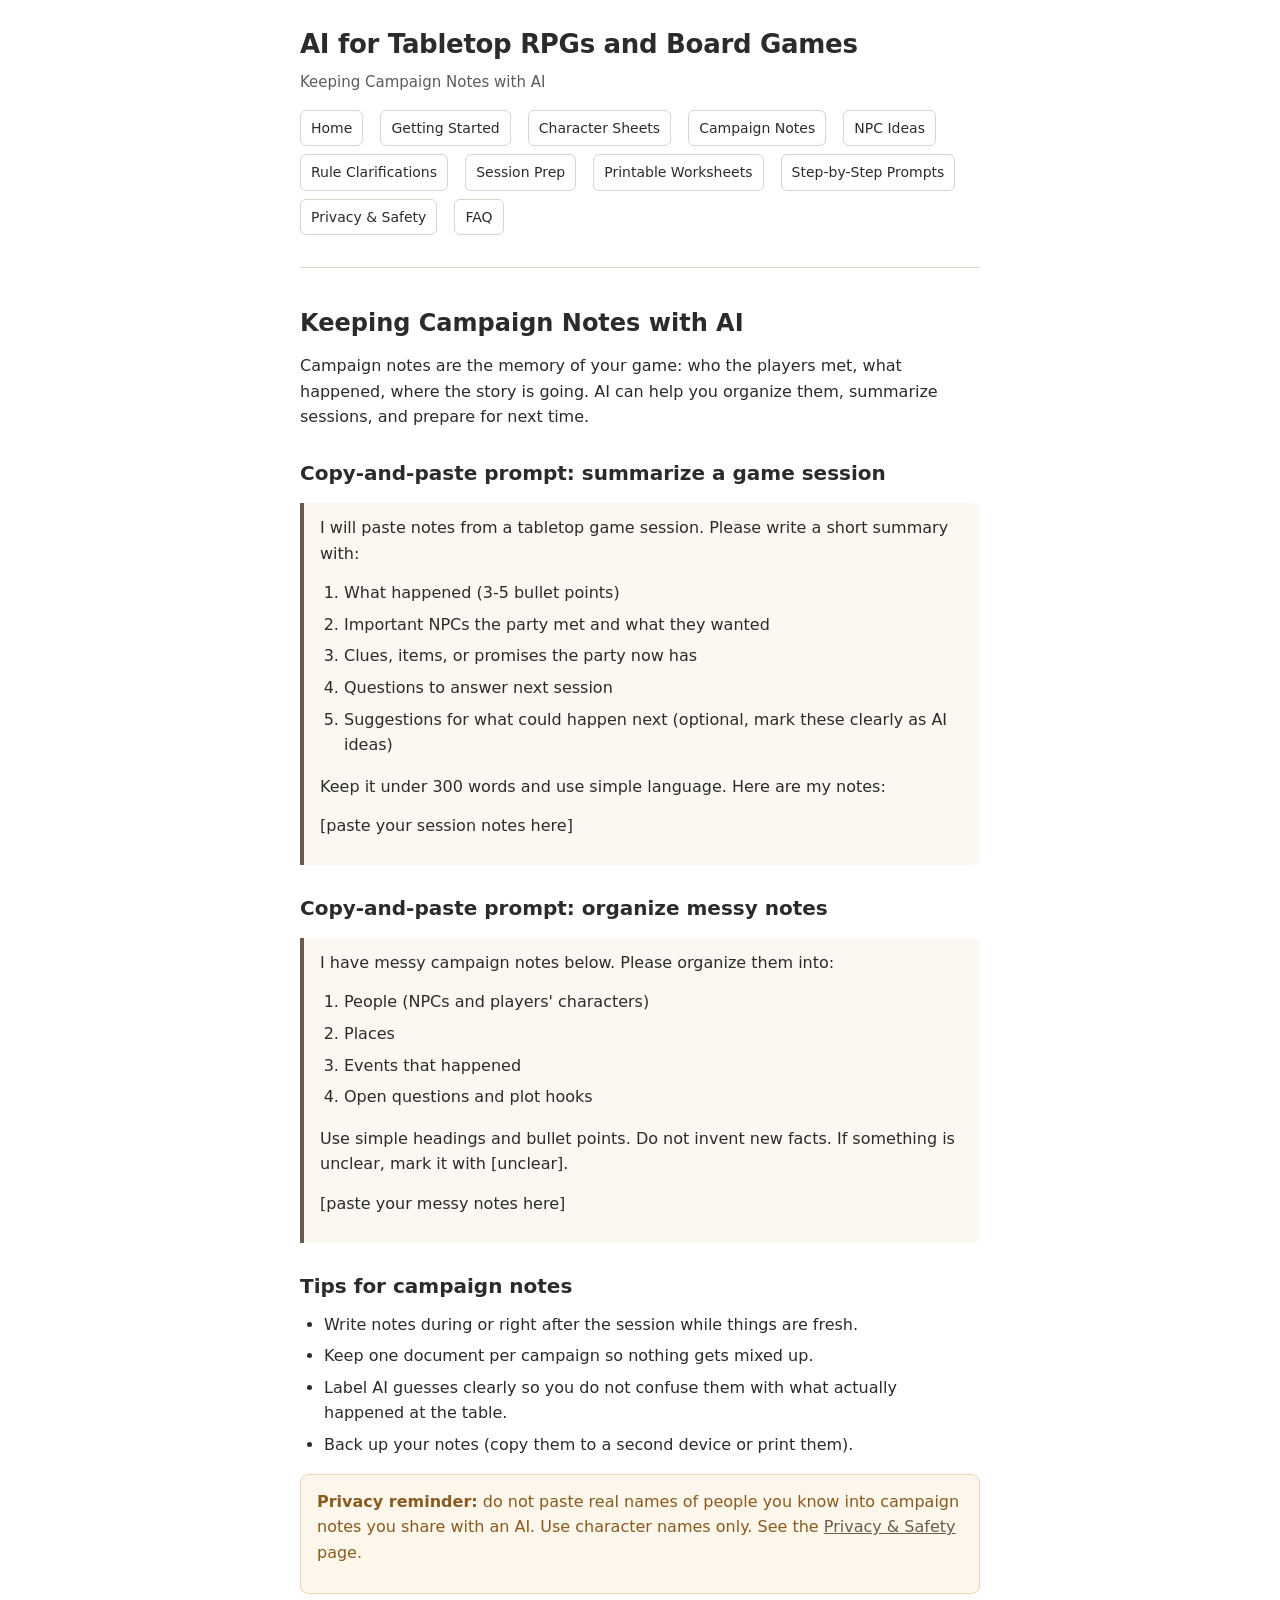
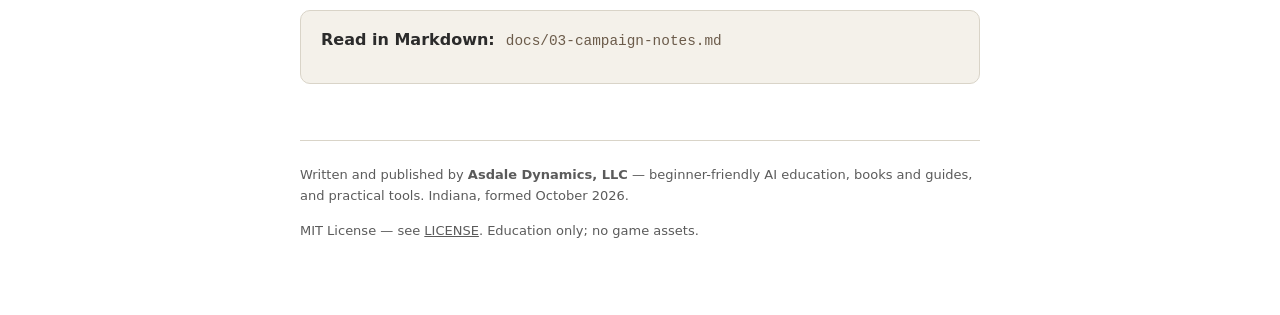
==== site/campaign-notes.html @ 0ca7163a "Initial commit: AI for tabletop RPGs and board games beginner manual" ====
<!DOCTYPE html>
<html lang="en">
<head>
<meta charset="utf-8">
<meta name="viewport" content="width=device-width, initial-scale=1">
<title>Campaign Notes with AI — Asdale Dynamics</title>
<link rel="stylesheet" href="assets/style.css">
<link rel="stylesheet" href="assets/print.css" media="print">
</head>
<body>
<a href="#content" class="skip-link">Skip to content</a>
<div class="site">
<header>
<h1 class="site-title">AI for Tabletop RPGs and Board Games</h1>
<p class="site-tagline">Keeping Campaign Notes with AI</p>
<nav>
<a href="index.html">Home</a>
<a href="getting-started.html">Getting Started</a>
<a href="character-sheets.html">Character Sheets</a>
<a href="campaign-notes.html">Campaign Notes</a>
<a href="npc-ideas.html">NPC Ideas</a>
<a href="rule-clarifications.html">Rule Clarifications</a>
<a href="session-prep.html">Session Prep</a>
<a href="printable-worksheets.html">Printable Worksheets</a>
<a href="step-by-step-prompts.html">Step-by-Step Prompts</a>
<a href="privacy-and-safety.html">Privacy &amp; Safety</a>
<a href="faq.html">FAQ</a>
</nav>
</header>

<main id="content">
<h1>Keeping Campaign Notes with AI</h1>
<p>Campaign notes are the memory of your game: who the players met, what
happened, where the story is going. AI can help you organize them, summarize
sessions, and prepare for next time.</p>

<h2>Copy-and-paste prompt: summarize a game session</h2>
<div class="prompt">
<p>I will paste notes from a tabletop game session. Please write a short summary
with:</p>
<ol>
<li>What happened (3-5 bullet points)</li>
<li>Important NPCs the party met and what they wanted</li>
<li>Clues, items, or promises the party now has</li>
<li>Questions to answer next session</li>
<li>Suggestions for what could happen next (optional, mark these clearly as AI
ideas)</li>
</ol>
<p>Keep it under 300 words and use simple language. Here are my notes:</p>
<p>[paste your session notes here]</p>
</div>

<h2>Copy-and-paste prompt: organize messy notes</h2>
<div class="prompt">
<p>I have messy campaign notes below. Please organize them into:</p>
<ol>
<li>People (NPCs and players' characters)</li>
<li>Places</li>
<li>Events that happened</li>
<li>Open questions and plot hooks</li>
</ol>
<p>Use simple headings and bullet points. Do not invent new facts. If something
is unclear, mark it with [unclear].</p>
<p>[paste your messy notes here]</p>
</div>

<h2>Tips for campaign notes</h2>
<ul>
<li>Write notes during or right after the session while things are fresh.</li>
<li>Keep one document per campaign so nothing gets mixed up.</li>
<li>Label AI guesses clearly so you do not confuse them with what actually
happened at the table.</li>
<li>Back up your notes (copy them to a second device or print them).</li>
</ul>

<div class="warn">
<p><strong>Privacy reminder:</strong> do not paste real names of people you know
into campaign notes you share with an AI. Use character names only. See the
<a href="privacy-and-safety.html">Privacy &amp; Safety</a> page.</p>
</div>

<div class="card no-print">
<p><strong>Read in Markdown:</strong> <code>docs/03-campaign-notes.md</code></p>
</div>
</main>

<footer>
<p>Written and published by <strong>Asdale Dynamics, LLC</strong> — beginner-friendly AI education,
books and guides, and practical tools. Indiana, formed October 2026.</p>
<p>MIT License — see <a href="../LICENSE">LICENSE</a>. Education only; no game assets.</p>
</footer>
</div>
</body>
</html>
---- site/assets/style.css ----
/* Asdale Dynamics — AI for Tabletop RPGs and Board Games */
/* Site styles: warm, clear, beginner-friendly */

:root {
  --ink: #2b2b2b;
  --paper: #ffffff;
  --muted: #5b5b5b;
  --soft: #f4f1ea;
  --line: #d9d4c8;
  --accent: #6b5b4a;
  --accent-hover: #4a3d30;
  --warn: #8a5a1e;
}

* { box-sizing: border-box; }
html { line-height: 1.6; }

body {
  margin: 0;
  font-family: system-ui, -apple-system, Segoe UI, Roboto, Helvetica, Arial, sans-serif;
  color: var(--ink);
  background: var(--paper);
}

a { color: var(--accent); text-decoration: underline; }
a:hover { color: var(--accent-hover); }
a:focus-visible { outline: 3px solid var(--accent); outline-offset: 2px; }

.skip-link {
  position: absolute;
  left: -9999px;
  top: auto;
  width: 1px;
  height: 1px;
  overflow: hidden;
}

.site {
  max-width: 720px;
  margin: 0 auto;
  padding: 28px 20px 60px;
}

header {
  border-bottom: 1px solid var(--line);
  padding-bottom: 24px;
  margin-bottom: 32px;
}

.site-title {
  margin: 0 0 8px 0;
  font-size: 26px;
  letter-spacing: -0.3px;
}

.site-tagline {
  margin: 0;
  font-size: 15px;
  color: var(--muted);
}

nav {
  margin-top: 16px;
}

nav a {
  display: inline-block;
  margin: 0 12px 8px 0;
  padding: 6px 10px;
  color: var(--ink);
  text-decoration: none;
  border: 1px solid var(--line);
  border-radius: 6px;
  font-size: 14px;
}

nav a:hover { background: var(--soft); border-color: var(--accent); color: var(--accent); }

h1 { font-size: 24px; margin: 40px 0 14px; line-height: 1.3; }
h2 { font-size: 20px; margin: 30px 0 12px; line-height: 1.35; }
h3 { font-size: 17px; margin: 24px 0 10px; }

p { margin: 0 0 14px; }
ul, ol { margin: 8px 0 16px; padding-left: 24px; }
li { margin: 0 0 6px; }

code {
  font-family: ui-monospace, SFMono-Regular, Menlo, Monaco, Consolas, monospace;
  font-size: 0.9em;
  background: var(--soft);
  padding: 1px 6px;
  border-radius: 4px;
  color: var(--accent);
}

pre {
  background: var(--soft);
  border: 1px solid var(--line);
  border-radius: 8px;
  padding: 14px 16px;
  margin: 16px 0;
  overflow-x: auto;
  font-size: 14px;
  line-height: 1.5;
}

.prompt {
  background: #fbf8f1;
  border-left: 4px solid var(--accent);
  padding: 12px 16px;
  margin: 16px 0;
  border-radius: 0 8px 8px 0;
}

.prompt code { background: transparent; padding: 0; color: inherit; font-size: inherit; }

.card {
  background: var(--soft);
  border: 1px solid var(--line);
  border-radius: 10px;
  padding: 16px 20px;
  margin: 16px 0;
}

.checklist { list-style: none; padding-left: 0; margin: 10px 0 16px; }
.checklist li { padding-left: 24px; text-indent: -24px; margin: 6px 0; }
.checklist li::before { content: "☐ "; color: var(--accent); }

.warn {
  background: #fdf6ea;
  border: 1px solid #e8d9b8;
  border-radius: 8px;
  padding: 14px 16px;
  margin: 16px 0;
  color: var(--warn);
}

footer {
  margin-top: 56px;
  padding-top: 24px;
  border-top: 1px solid var(--line);
  font-size: 13px;
  color: var(--muted);
}

footer a { color: var(--muted); text-decoration: underline; }

@media (max-width: 560px) {
  .site { padding: 18px 16px 48px; }
  nav a { display: block; margin: 0 0 8px; width: 100%; text-align: center; }
}
---- site/assets/print.css ----
/* Print styles for worksheets and pages */

@page {
  size: Letter;
  margin: 18mm 16mm 18mm 16mm;
}

* {
  background: transparent !important;
  color: #000 !important;
  box-shadow: none !important;
  text-shadow: none !important;
}

body {
  font-size: 11.5pt;
  line-height: 1.45;
  background: #fff !important;
}

a { text-decoration: none; color: #000; }

nav, header .site-tagline, .no-print, footer, .skip-link { display: none !important; }

.site { max-width: none; padding: 0; margin: 0; }

h1, h2, h3 { page-break-after: avoid; }
h1 { font-size: 18pt; }
h2 { font-size: 14pt; margin-top: 18pt; }
p, li { orphans: 3; widows: 3; }

.prompt, .card, .warn {
  background: #f5f3ec !important;
  border: 1px solid #999 !important;
  border-radius: 0;
  page-break-inside: avoid;
}

.prompt { border-left: 4px solid #444 !important; }

code { background: #eee !important; color: #000; border: 1px solid #bbb; }
pre { background: #f5f3ec !important; border: 1px solid #999; page-break-inside: avoid; }

.page-break { page-break-before: always; }

.print-note {
  font-size: 9pt;
  color: #555;
  margin-top: 26pt;
  border-top: 1px solid #999;
  padding-top: 10pt;
}
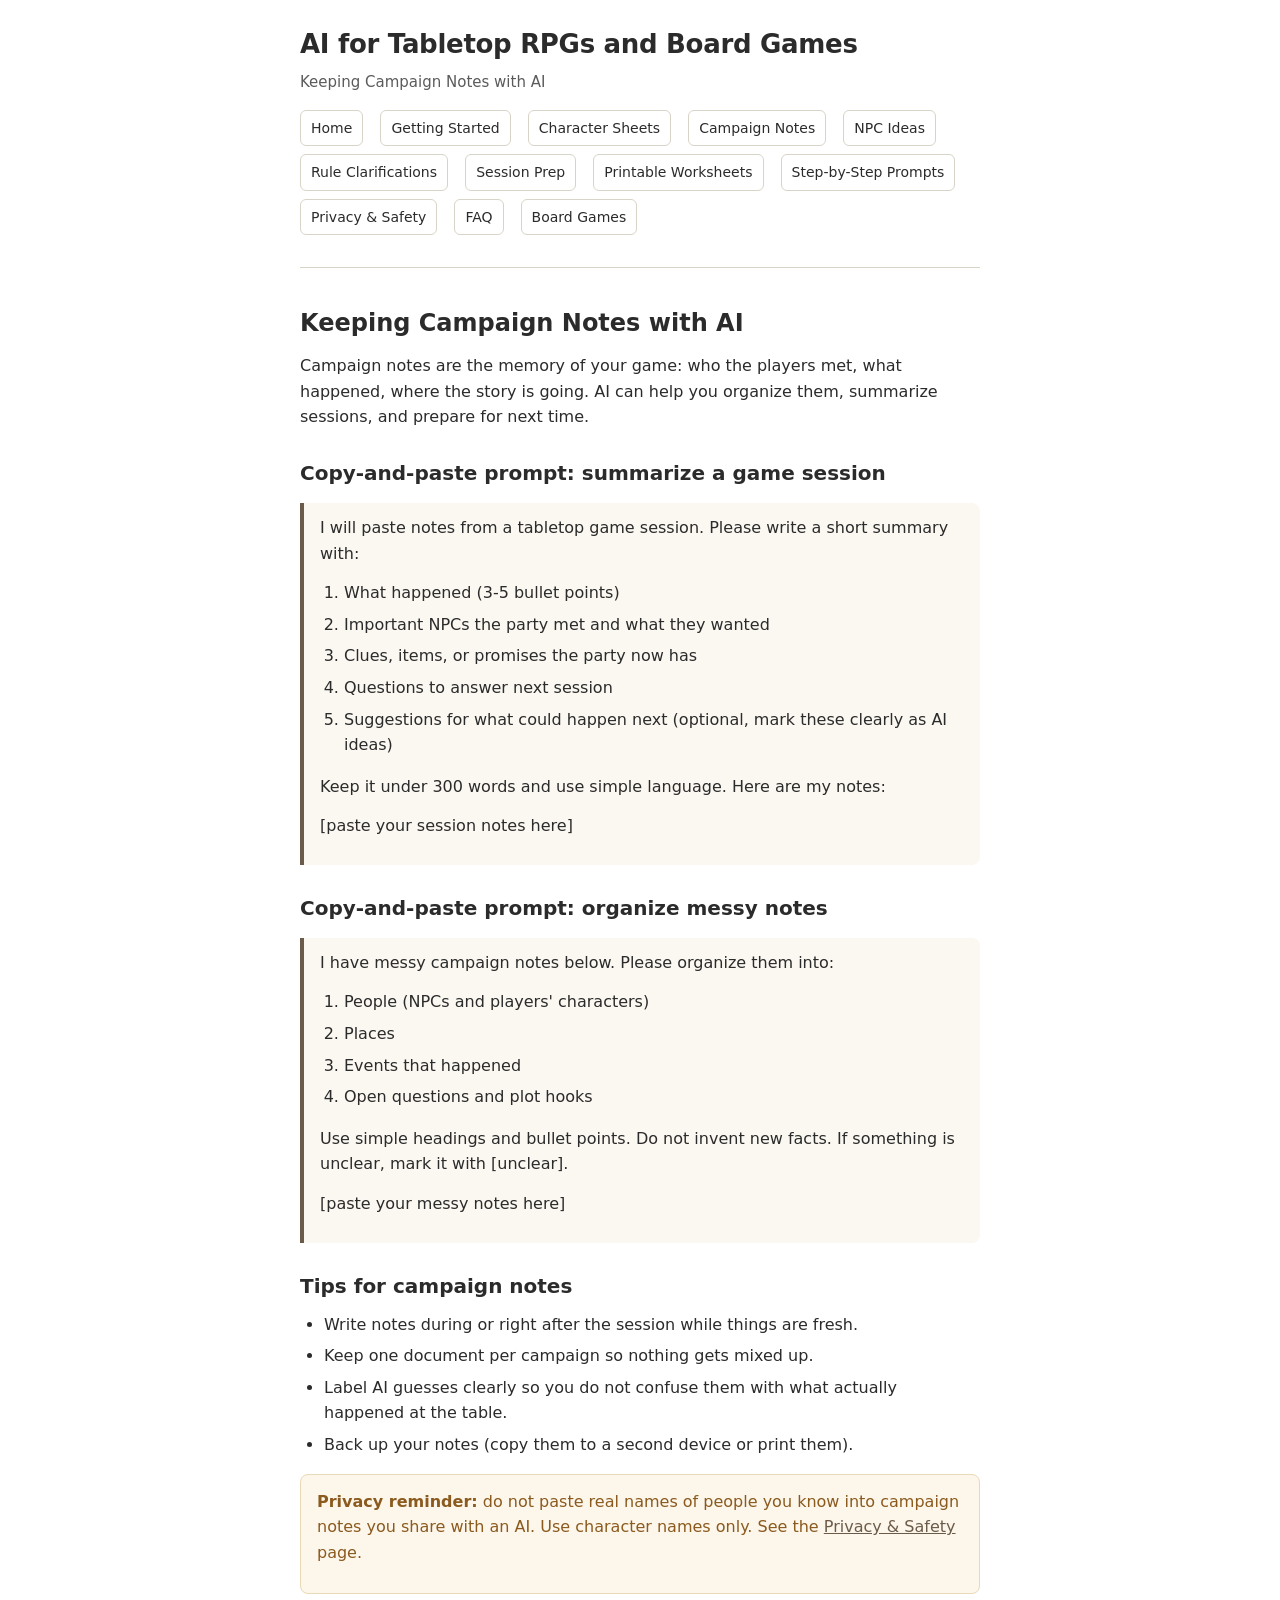
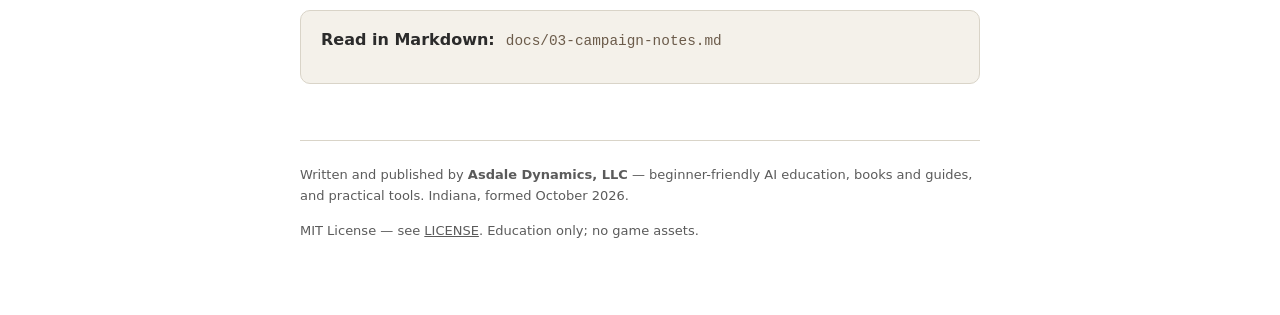
==== commit 42340c5b: "Add board games section, improve README, update STATUS" ====
--- a/site/campaign-notes.html
+++ b/site/campaign-notes.html
@@ -25,6 +25,7 @@
 <a href="step-by-step-prompts.html">Step-by-Step Prompts</a>
 <a href="privacy-and-safety.html">Privacy &amp; Safety</a>
 <a href="faq.html">FAQ</a>
+<a href="board-games.html">Board Games</a>
 </nav>
 </header>
 
